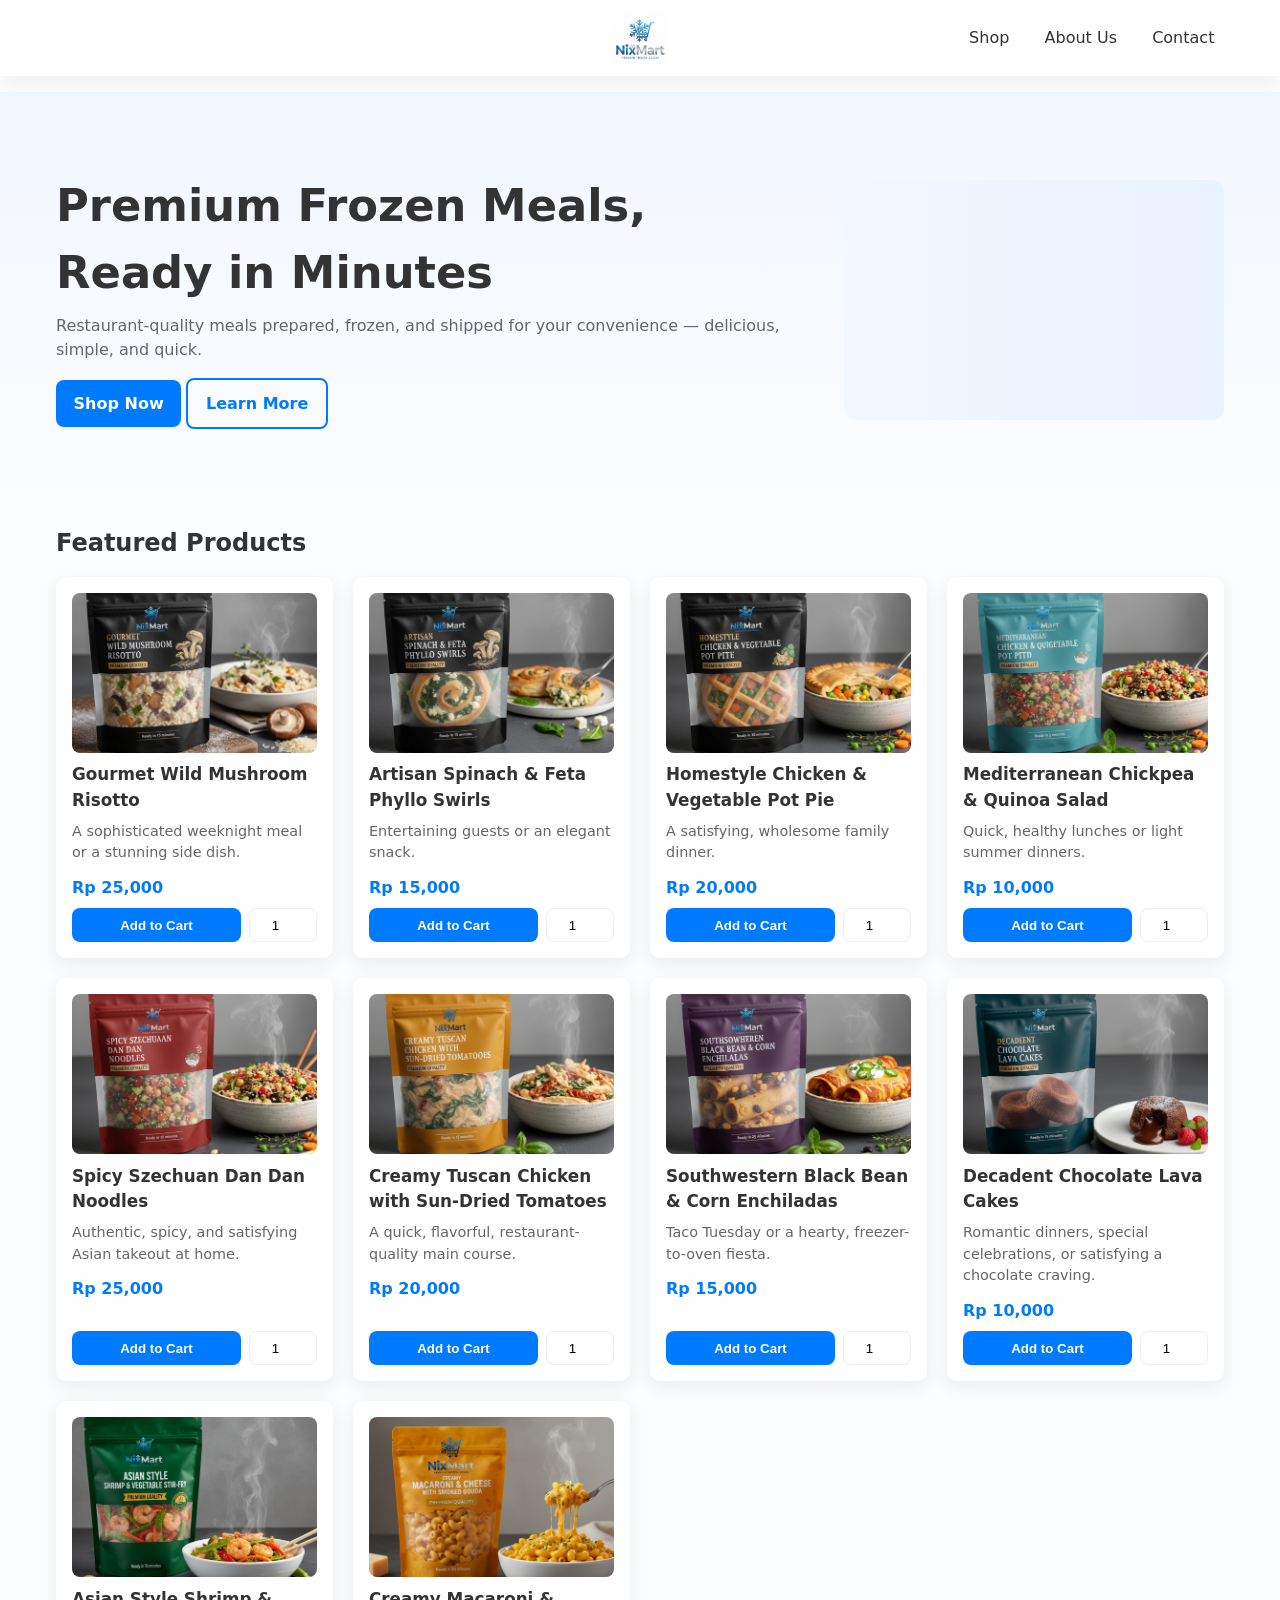
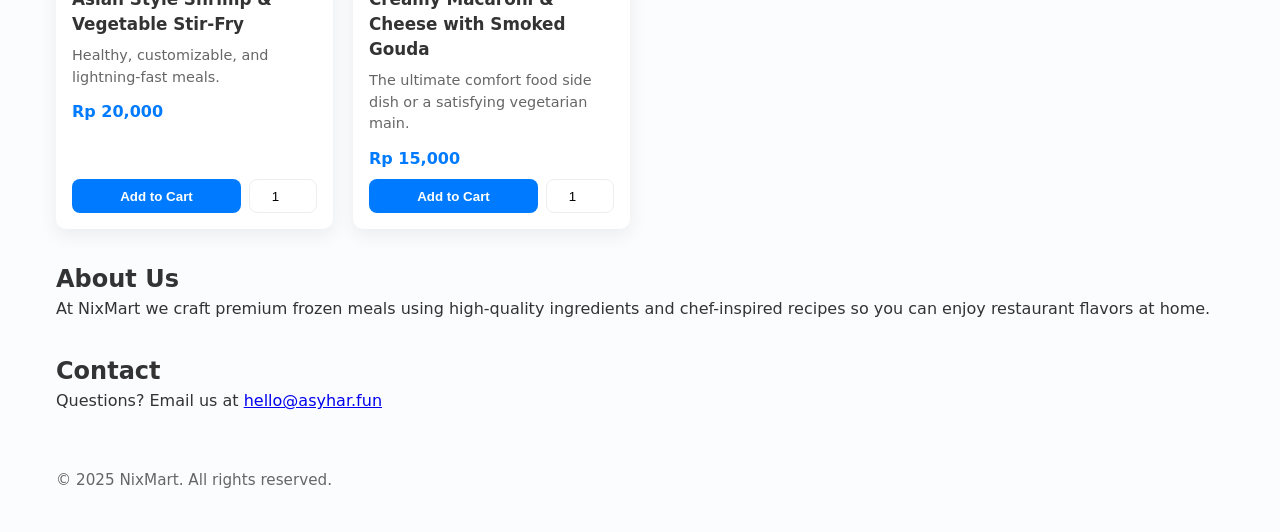
==== index.html @ 7587282e "Initial commit" ====
<!doctype html>
<html lang="en">
<head>
  <meta charset="utf-8" />
  <meta name="viewport" content="width=device-width, initial-scale=1" />
  <title>NixMart — Premium Frozen Meals</title>
  <link rel="stylesheet" href="styles.css" />
</head>
<body>
  <header class="site-header">
    <nav class="nav container">
      <a class="logo" href="#">
        <img src="/Logo - NixMart.png" alt="NixMart logo" />
      </a>
      <ul class="nav-links">
        <li><a href="#shop">Shop</a></li>
        <li><a href="#about">About Us</a></li>
        <li><a href="#contact">Contact</a></li>
      </ul>
      <button class="nav-toggle" aria-label="Toggle navigation">☰</button>
    </nav>
  </header>

  <main>
    <section class="hero">
      <div class="container hero-inner">
        <div class="hero-copy">
          <h1>Premium Frozen Meals, Ready in Minutes</h1>
          <p class="hero-sub">Restaurant-quality meals prepared, frozen, and shipped for your convenience — delicious, simple, and quick.</p>
          <p>
            <a class="btn primary" href="#shop">Shop Now</a>
            <a class="btn outline" href="#about">Learn More</a>
          </p>
        </div>
        <div class="hero-image" aria-hidden="true">
          <!-- Decorative image could go here; keep empty so designers can replace with a product photo -->
        </div>
      </div>
    </section>

    <section class="featured container" id="shop">
      <h2>Featured Products</h2>
      <div id="product-grid" class="product-grid">
        <!-- Products will be inserted here -->
      </div>
    </section>

    <section class="about container" id="about">
      <h2>About Us</h2>
      <p>At NixMart we craft premium frozen meals using high-quality ingredients and chef-inspired recipes so you can enjoy restaurant flavors at home.</p>
    </section>

    <section class="contact container" id="contact">
      <h2>Contact</h2>
      <p>Questions? Email us at <a href="mailto:hello@asyhar.fun">hello@asyhar.fun</a></p>
    </section>
  </main>

  <footer class="site-footer">
    <div class="container">
      <p>&copy; 2025 NixMart. All rights reserved.</p>
    </div>
  </footer>

  <script type="module" src="main.js"></script>
</body>
</html>
---- styles.css ----
/* Clean, food-focused styles for NixMart */
/* Colors: primary cool blue, white, charcoal */
* { box-sizing: border-box; margin: 0; padding: 0; }
:root{
  --max-width: 1200px;
  --primary: #007BFF; /* Cool Blue */
  --white: #ffffff;
  --charcoal: #333333;
  --muted: #666666;
  --bg: #fbfcfe;
  --card-shadow: 0 6px 18px rgba(51,51,51,0.08);
  --card-hover-shadow: 0 12px 30px rgba(51,51,51,0.12);
  --radius: 10px;
}
body{font-family: system-ui, -apple-system, 'Segoe UI', Roboto, 'Helvetica Neue', Arial; color:var(--charcoal); background:var(--bg); line-height:1.5; -webkit-font-smoothing:antialiased}
.container{max-width:var(--max-width); margin:0 auto; padding:1rem}

/* Fixed header with centered logo */
.site-header{
  position:fixed;
  top:0;
  left:0;
  right:0;
  background:var(--white);
  box-shadow: 0 6px 18px rgba(0,0,0,0.06);
  z-index:1000;
}
.nav{display:grid; grid-template-columns:1fr auto 1fr; align-items:center; gap:1rem; padding:0.75rem 1rem}
.logo{grid-column:2; justify-self:center}
.logo img{height:52px; display:block}
.nav-links{grid-column:3; justify-self:end; display:flex; gap:1rem; list-style:none}
.nav-links li a{color:var(--charcoal); text-decoration:none; padding:0.5rem 0.6rem; border-radius:6px}
.nav-links li a:hover{background:rgba(0,123,255,0.08); color:var(--primary)}
.nav-toggle{grid-column:1; justify-self:start; background:none; border:none; font-size:1.25rem; display:none}

/* Ensure body content clears fixed header */
main{padding-top:92px}

/* Hero */
.hero{padding:4rem 0; background:linear-gradient(180deg, rgba(0,123,255,0.04), transparent)}
.hero-inner{display:flex; gap:2rem; align-items:center}
.hero-copy{flex:1}
.hero h1{font-size:clamp(1.6rem, 3.5vw, 2.8rem); color:var(--charcoal); margin-bottom:0.5rem}
.hero-sub{color:var(--muted); margin-bottom:1rem}
.btn{display:inline-block; padding:0.7rem 1.1rem; border-radius:8px; text-decoration:none; font-weight:600}
.btn.primary{background:var(--primary); color:var(--white)}
.btn.outline{border:2px solid var(--primary); color:var(--primary); background:transparent}
.hero-image{width:380px; height:240px; background:linear-gradient(90deg,#f3f7ff,#e9f2ff); border-radius:12px}

/* Featured products grid */
.featured h2{margin-bottom:1rem; color:var(--charcoal)}
.product-grid{display:grid; grid-template-columns:repeat(auto-fill, minmax(220px, 1fr)); gap:1.25rem}

/* Product card */
.product-card{background:var(--white); border-radius:var(--radius); padding:1rem; box-shadow:var(--card-shadow); display:flex; flex-direction:column; transition:transform .18s ease, box-shadow .18s ease}
.product-card:hover{transform:translateY(-6px); box-shadow:var(--card-hover-shadow)}
.product-card img{width:100%; height:160px; object-fit:cover; border-radius:8px}
.product-card .card-body{display:flex; flex-direction:column; gap:0.5rem; margin-top:0.6rem; flex:1}
.product-card h3{font-size:1.05rem; margin:0; color:var(--charcoal)}
.product-card p.price{color:var(--primary); font-weight:700; margin-top:0.25rem}
.product-card .meta{color:var(--muted); font-size:0.9rem}
.product-card .actions{margin-top:auto; display:flex; gap:0.5rem}
.product-card .add-to-cart{flex:1; background:var(--primary); color:var(--white); border:none; padding:0.6rem 0.75rem; border-radius:8px; cursor:pointer; font-weight:600}
.product-card .add-to-cart:hover{filter:brightness(.98)}
.product-card .qty{width:68px; border:1px solid #eee; border-radius:8px; padding:0.45rem; text-align:center}

/* Footer */
.site-footer{padding:1.5rem 0; color:var(--muted); font-size:0.95rem}

/* Responsive adjustments */
@media (max-width:900px){
  .hero-inner{flex-direction:column-reverse}
  .hero-image{width:100%; height:220px}
}

@media (max-width:800px){
  .nav-links{display:none}
  .nav-toggle{display:block}
  .product-card img{height:140px}
  main{padding-top:86px}
}

@media (max-width:480px){
  .product-grid{grid-template-columns:repeat(auto-fill, minmax(160px, 1fr)); gap:0.9rem}
  .product-card img{height:120px}
}
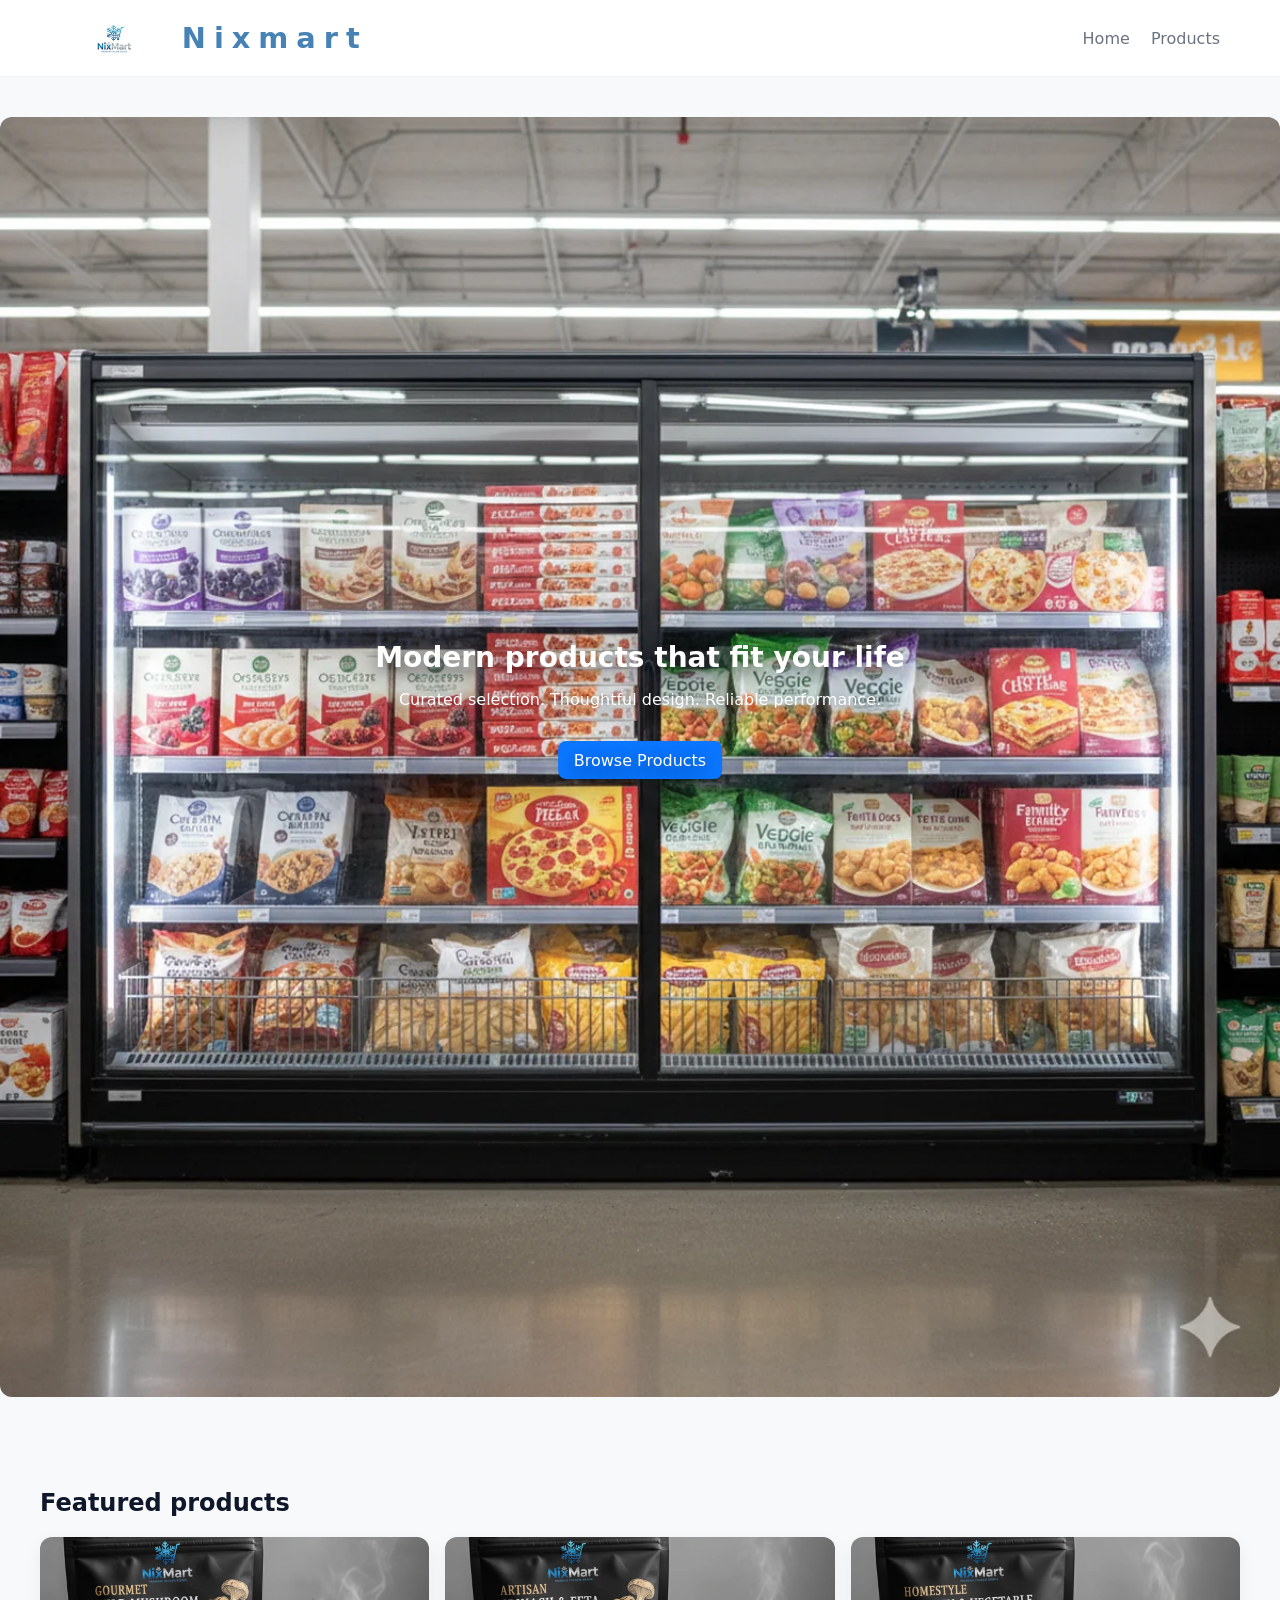
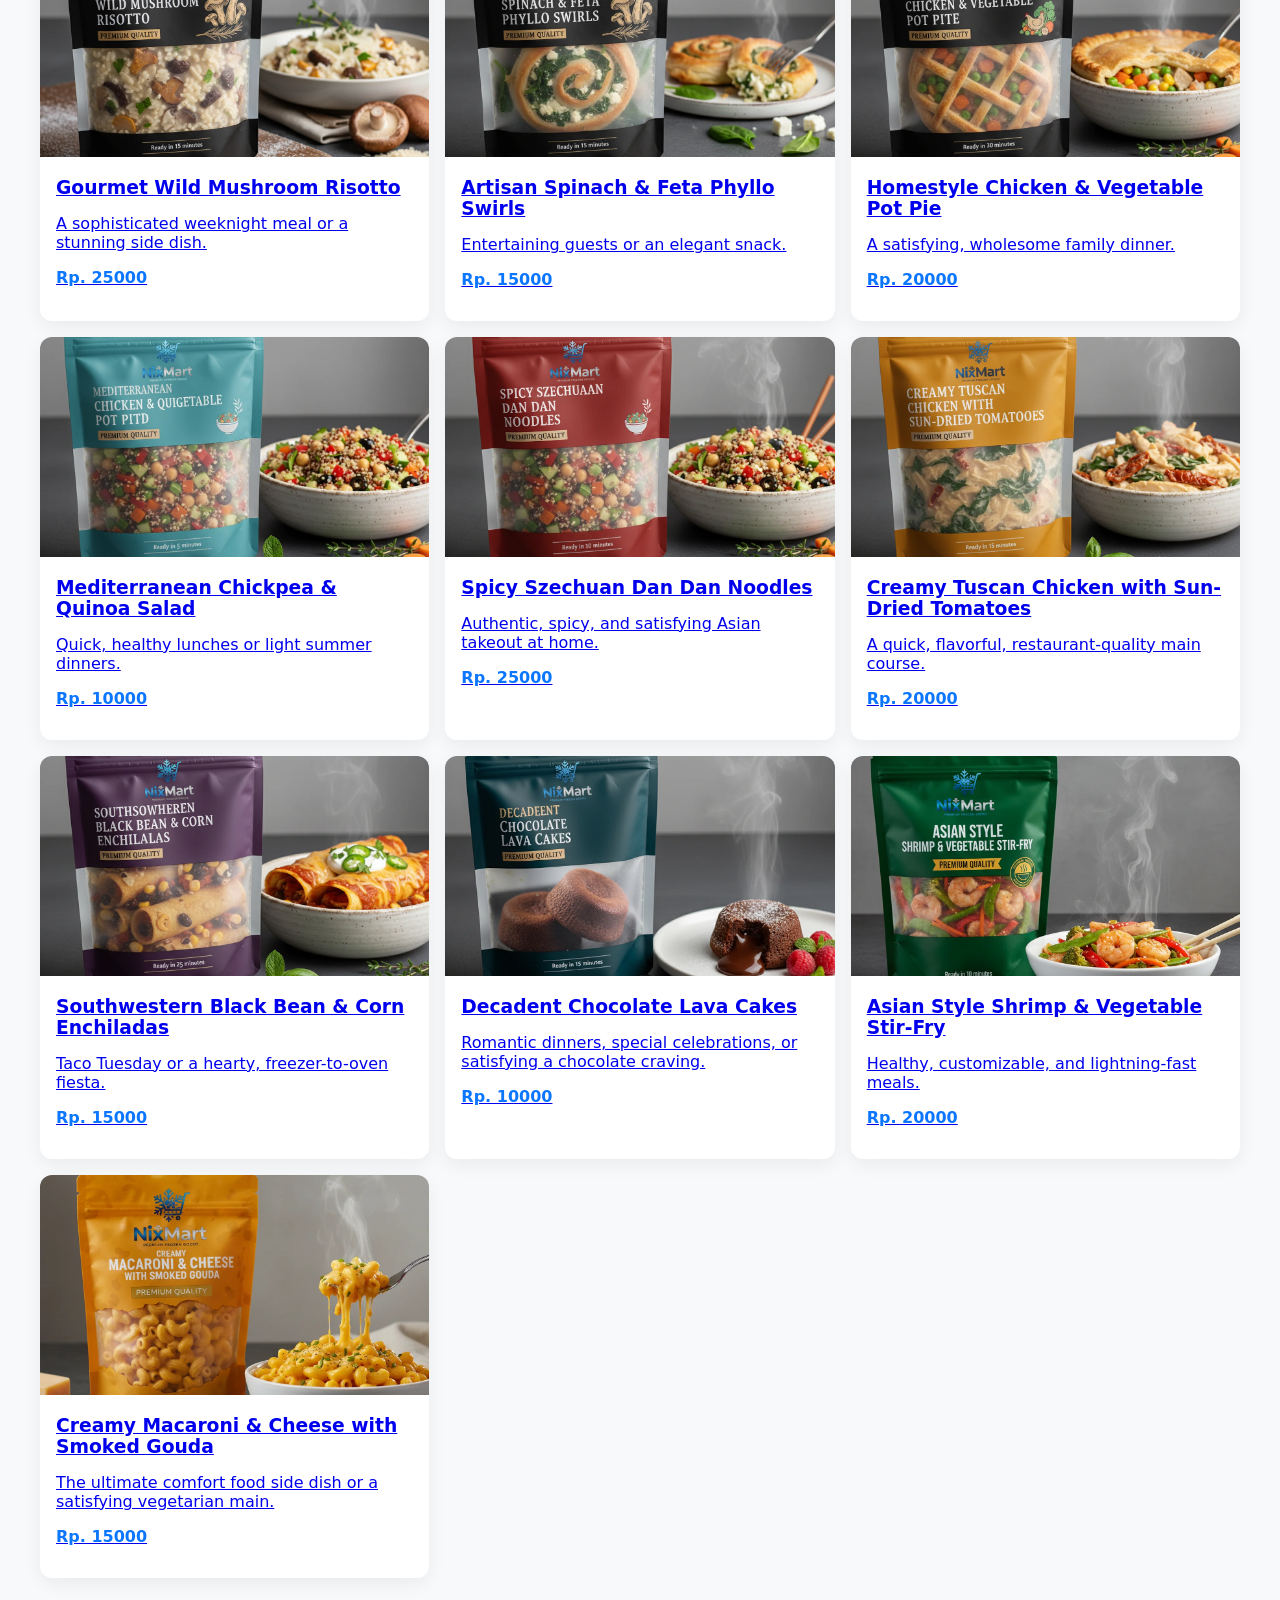
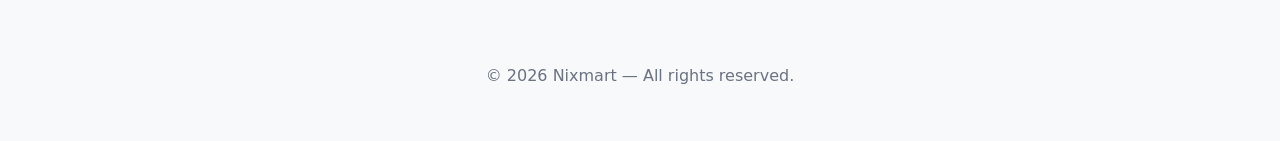
==== commit bf0ab832: "Total changes" ====
--- a/index.html
+++ b/index.html
@@ -1,67 +1,55 @@
-<!doctype html>
-<html lang="en">
-<head>
-  <meta charset="utf-8" />
-  <meta name="viewport" content="width=device-width, initial-scale=1" />
-  <title>NixMart — Premium Frozen Meals</title>
-  <link rel="stylesheet" href="styles.css" />
-</head>
-<body>
-  <header class="site-header">
-    <nav class="nav container">
-      <a class="logo" href="#">
-        <img src="/Logo - NixMart.png" alt="NixMart logo" />
-      </a>
-      <ul class="nav-links">
-        <li><a href="#shop">Shop</a></li>
-        <li><a href="#about">About Us</a></li>
-        <li><a href="#contact">Contact</a></li>
-      </ul>
-      <button class="nav-toggle" aria-label="Toggle navigation">☰</button>
-    </nav>
-  </header>
-
-  <main>
-    <section class="hero">
-      <div class="container hero-inner">
-        <div class="hero-copy">
-          <h1>Premium Frozen Meals, Ready in Minutes</h1>
-          <p class="hero-sub">Restaurant-quality meals prepared, frozen, and shipped for your convenience — delicious, simple, and quick.</p>
-          <p>
-            <a class="btn primary" href="#shop">Shop Now</a>
-            <a class="btn outline" href="#about">Learn More</a>
-          </p>
-        </div>
-        <div class="hero-image" aria-hidden="true">
-          <!-- Decorative image could go here; keep empty so designers can replace with a product photo -->
-        </div>
-      </div>
-    </section>
-
-    <section class="featured container" id="shop">
-      <h2>Featured Products</h2>
-      <div id="product-grid" class="product-grid">
-        <!-- Products will be inserted here -->
-      </div>
-    </section>
-
-    <section class="about container" id="about">
-      <h2>About Us</h2>
-      <p>At NixMart we craft premium frozen meals using high-quality ingredients and chef-inspired recipes so you can enjoy restaurant flavors at home.</p>
-    </section>
-
-    <section class="contact container" id="contact">
-      <h2>Contact</h2>
-      <p>Questions? Email us at <a href="mailto:hello@asyhar.fun">hello@asyhar.fun</a></p>
-    </section>
-  </main>
-
-  <footer class="site-footer">
-    <div class="container">
-      <p>&copy; 2025 NixMart. All rights reserved.</p>
-    </div>
-  </footer>
-
-  <script type="module" src="main.js"></script>
-</body>
-</html>
+<!doctype html>
+<html lang="en">
+<head>
+  <meta charset="utf-8" />
+  <meta name="viewport" content="width=device-width,initial-scale=1" />
+  <title>Nixmart — Modern Product Showcase</title>
+  <link rel="stylesheet" href="assets/css/styles.css">
+</head>
+<body class="fade-page">
+  <header class="site-header">
+    <div class="container header-inner">
+      <a class="logo" href="index.html">
+        <img src="assets/img/logo/logo-180x60.png" alt="Nixmart logo" class="logo-img">
+        <span class="logo-text">Nixmart</span>
+      </a>
+      <nav class="nav">
+        <a href="index.html">Home</a>
+        <a href="products.html">Products</a>
+      </nav>
+    </div>
+  </header>
+
+  <main>
+    <section class="hero">
+      <picture>
+        <source srcset="assets/img/hero/Hero_NixMart_large.webp" type="image/webp">
+        <source srcset="assets/img/hero/Hero_NixMart_large.png" media="(min-width: 900px)">
+        <img src="assets/img/hero/Hero_NixMart_medium.webp" alt="Nixmart modern products" loading="lazy">
+      </picture>
+      <div class="hero-content container">
+        <h1>Modern products that fit your life</h1>
+        <p>Curated selection. Thoughtful design. Reliable performance.</p>
+        <a class="btn" href="products.html">Browse Products</a>
+      </div>
+    </section>
+
+    <section class="featured container">
+      <h2>Featured products</h2>
+      <div id="product-grid" class="grid"></div>
+
+      </div>
+    </section>
+  </main>
+
+  <footer class="site-footer">
+    <div class="container">
+      <p>© <span id="year"></span> Nixmart — All rights reserved.</p>
+    </div>
+  </footer>
+
+  <script src="assets/js/main.js"></script>
+  <script src="assets/js/productData.js"></script>
+  <script src="assets/js/renderProducts.js"></script>
+</body>
+</html>
--- a/assets/css/styles.css
+++ b/assets/css/styles.css
@@ -0,0 +1,215 @@
+/* Minimal modern styles (mobile-first) */
+:root {
+  --max-width: 1200px;
+  --accent: #0b76ff;
+  --bg: #f7f9fb;
+  --card: #ffffff;
+  --muted: #6b7280;
+}
+* {
+  box-sizing: border-box;
+}
+html,
+body {
+  height: 100%;
+}
+body {
+  font-family: Inter, ui-sans-serif, system-ui, -apple-system, "Segoe UI",
+    Roboto, "Helvetica Neue", Arial;
+  margin: 0;
+  background: var(--bg);
+  color: #0f172a;
+}
+.container {
+  max-width: var(--max-width);
+  margin: 0 auto;
+  padding: 1.25rem;
+}
+.header-inner {
+  display: flex;
+  align-items: center;
+  justify-content: space-between;
+}
+.logo {
+  font-weight: 700;
+  letter-spacing: 0.2px;
+  text-decoration: none;
+  color: inherit;
+}
+/* Logo image inside header */
+.logo-img {
+  height: 36px;
+  display: inline-block;
+  vertical-align: middle;
+  margin-right: 0.5rem;
+}
+.logo-text {
+  vertical-align: middle;
+  font-weight: 800;
+  /* Make logo text slightly larger than nav links for better balance */
+  font-size: 1.8rem;
+  letter-spacing: 8px;
+  color: steelblue;
+}
+.nav a {
+  margin-left: 1rem;
+  text-decoration: none;
+  color: var(--muted);
+}
+.site-header {
+  background: white;
+  border-bottom: 1px solid rgba(15, 23, 42, 0.04);
+}
+.hero {
+  position: relative;
+  text-align: center;
+  padding: 2.5rem 0;
+}
+.hero img {
+  width: 100%;
+  height: auto;
+  display: block;
+  border-radius: 12px;
+}
+.hero-content {
+  position: absolute;
+  left: 50%;
+  transform: translateX(-50%);
+  top: 30%;
+  color: white;
+  text-shadow: 0 6px 18px rgba(2, 6, 23, 0.6);
+}
+.hero h1 {
+  font-size: 1.75rem;
+  margin: 0;
+}
+.btn {
+  display: inline-block;
+  margin-top: 1rem;
+  background: var(--accent);
+  color: white;
+  padding: 0.6rem 1rem;
+  border-radius: 8px;
+  text-decoration: none;
+}
+.featured {
+  padding: 2rem 0;
+}
+.grid {
+  display: grid;
+  gap: 1rem;
+  grid-template-columns: repeat(1, 1fr);
+}
+.card {
+  background: var(--card);
+  border-radius: 12px;
+  overflow: hidden;
+  box-shadow: 0 6px 18px rgba(2, 6, 23, 0.06);
+}
+.card img {
+  width: 100%;
+  height: 220px;
+  object-fit: cover;
+}
+.card-body {
+  padding: 1rem;
+}
+.card h3 {
+  margin: 0 0 0.5rem 0;
+}
+.price {
+  color: var(--accent);
+  font-weight: 600;
+}
+.site-footer {
+  padding: 1.25rem 0;
+  text-align: center;
+  color: var(--muted);
+}
+.product-detail {
+  display: grid;
+  gap: 1.5rem;
+  grid-template-columns: 1fr;
+}
+.gallery img {
+  width: 100%;
+  border-radius: 12px;
+}
+.details {
+  padding: 0;
+}
+.price-large {
+  font-size: 1.5rem;
+  color: var(--accent);
+}
+
+/* Larger screens */
+@media (min-width: 700px) {
+  .grid {
+    grid-template-columns: repeat(2, 1fr);
+  }
+  .product-detail {
+    grid-template-columns: 1fr 380px;
+  }
+}
+@media (min-width: 1000px) {
+  .grid {
+    grid-template-columns: repeat(3, 1fr);
+  }
+  .hero-content {
+    top: 40%;
+  }
+}
+
+/* Search + Filter */
+.product-controls {
+  display: flex;
+  gap: 1rem;
+  margin: 1rem 0;
+}
+.product-controls input,
+.product-controls select {
+  padding: 0.6rem;
+  border-radius: 8px;
+  border: 1px solid #ddd;
+  width: 100%;
+  max-width: 220px;
+}
+
+/* Fade animation */
+.fade-in {
+  animation: fade 0.4s ease-out;
+}
+@keyframes fade {
+  from {
+    opacity: 0;
+    transform: translateY(4px);
+  }
+  to {
+    opacity: 1;
+    transform: translateY(0);
+  }
+}
+
+/* Lightbox */
+.lightbox-overlay {
+  position: fixed;
+  inset: 0;
+  background: rgba(0, 0, 0, 0.85);
+  display: flex;
+  align-items: center;
+  justify-content: center;
+  z-index: 9999;
+}
+.lightbox img {
+  max-width: 90%;
+  max-height: 90%;
+  border-radius: 12px;
+}
+.fade-page {
+  opacity: 0;
+  transition: opacity 0.3s ease;
+}
+.fade-page.loaded {
+  opacity: 1;
+}
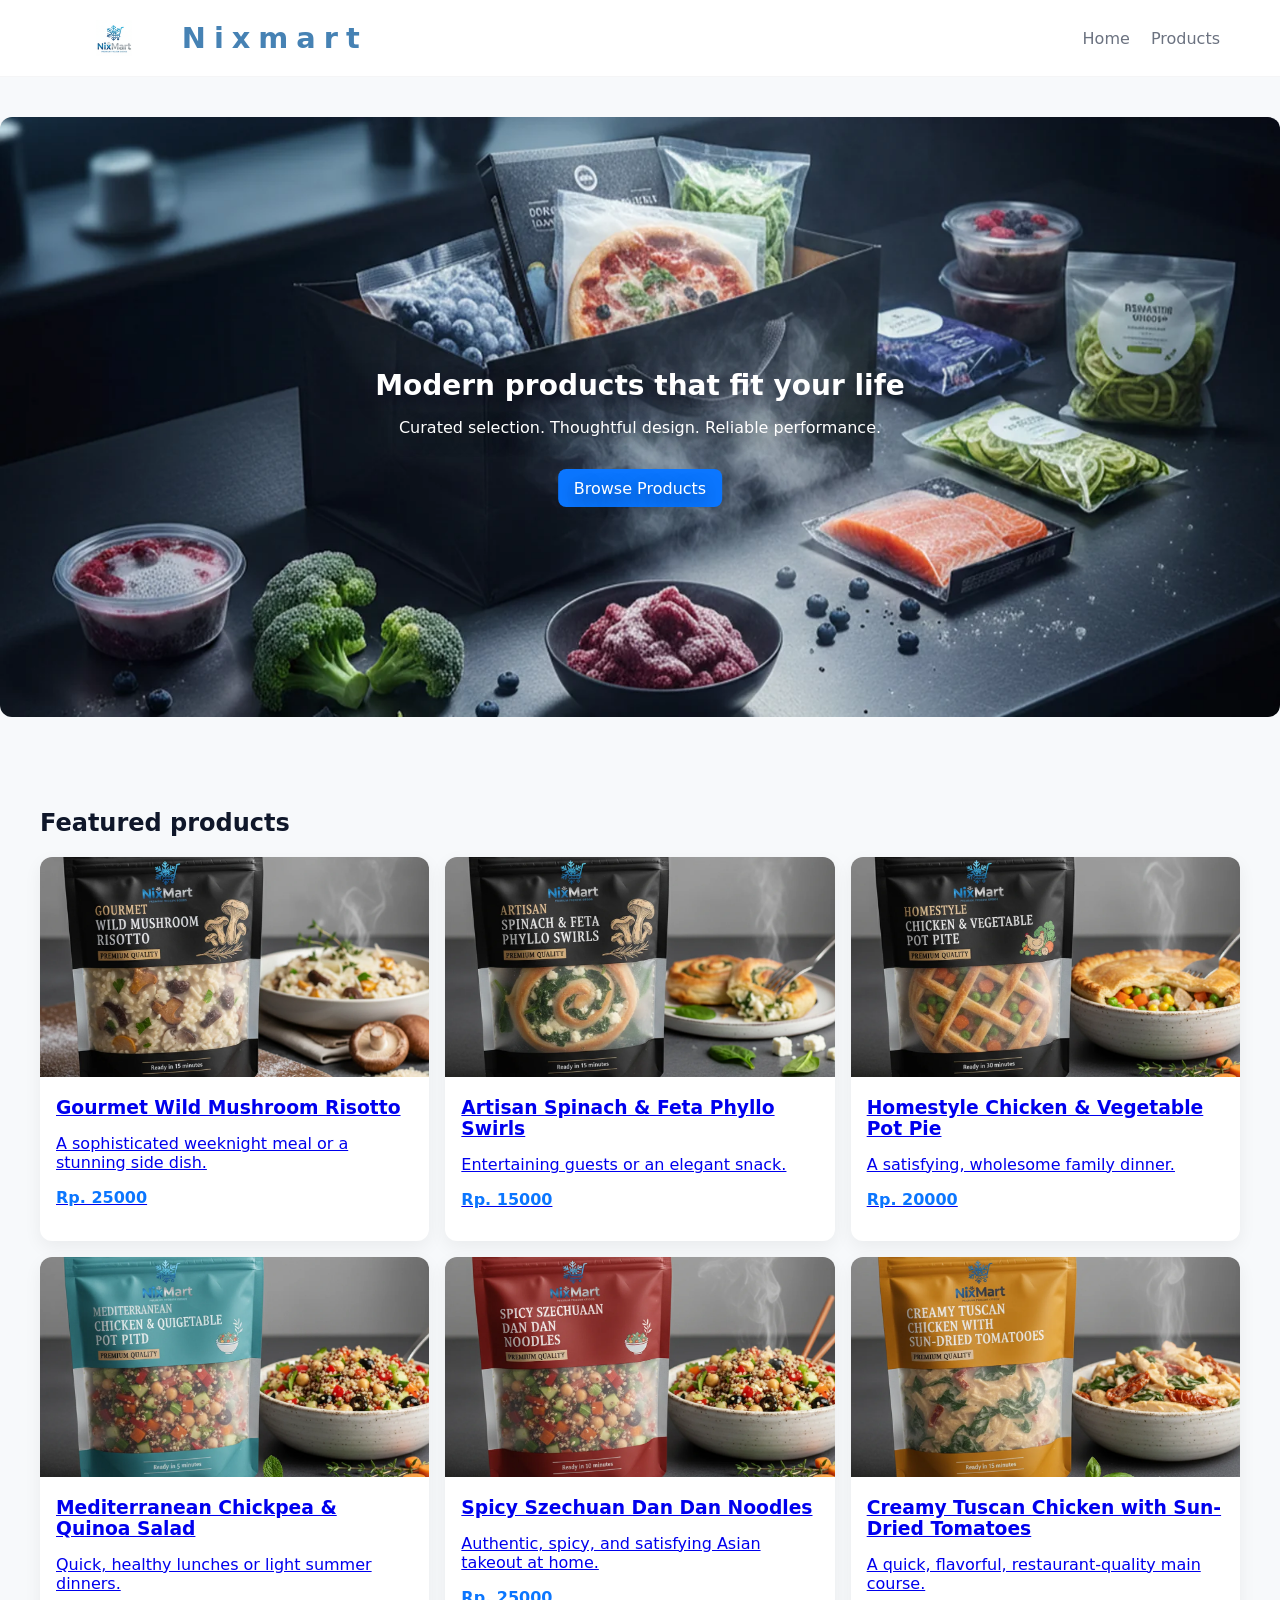
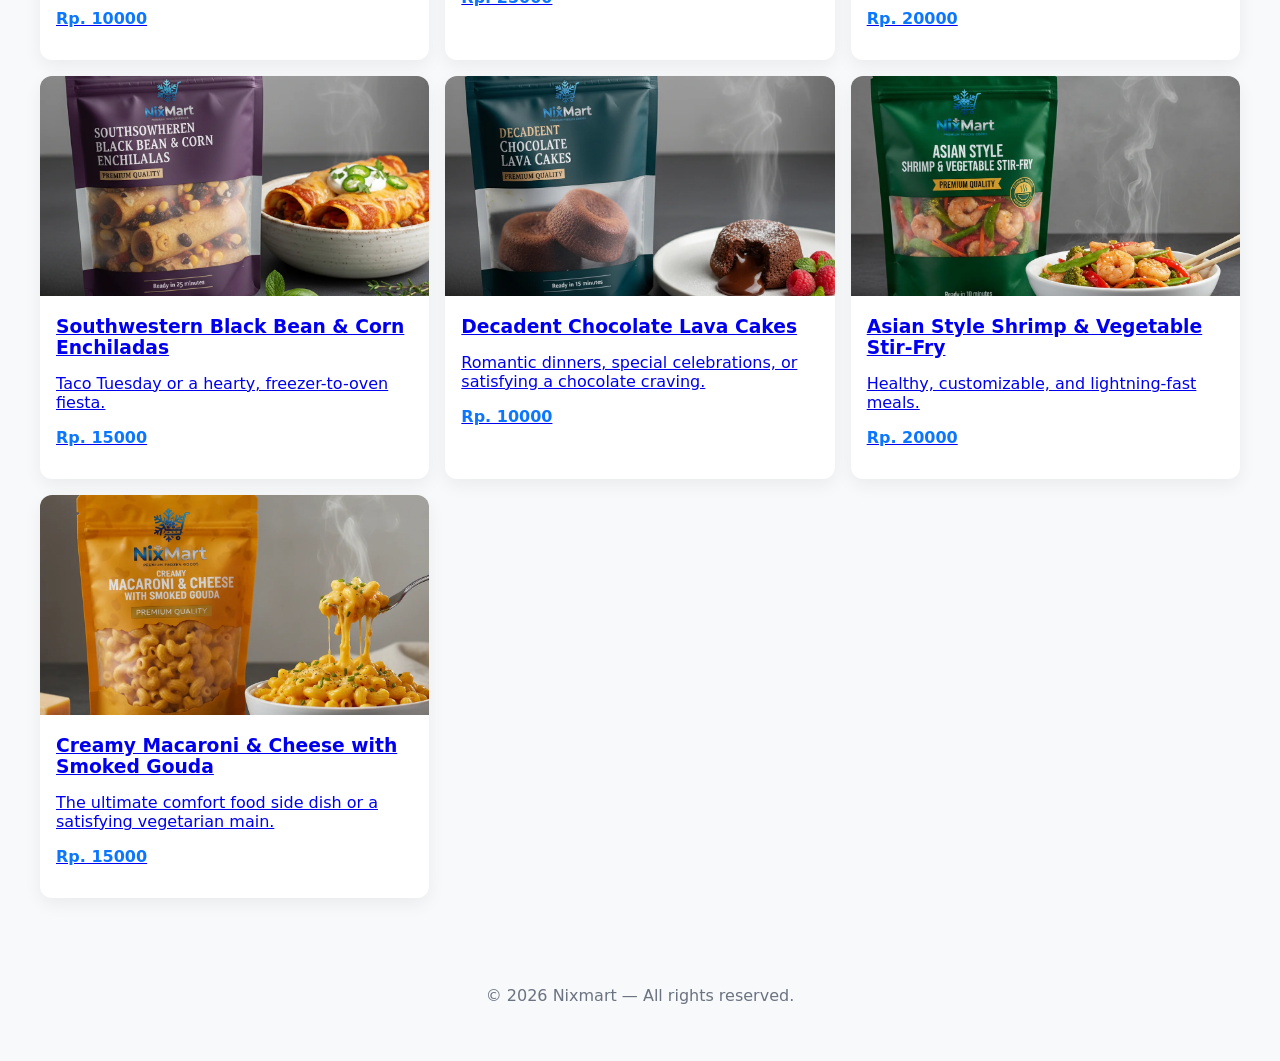
==== commit 8e3e3aaf: "Update favicon" ====
--- a/index.html
+++ b/index.html
@@ -4,6 +4,9 @@
   <meta charset="utf-8" />
   <meta name="viewport" content="width=device-width,initial-scale=1" />
   <title>Nixmart — Modern Product Showcase</title>
+  <link rel="icon" href="assets/img/logo/favicon.ico">
+  <link rel="icon" type="image/png" sizes="32x32" href="assets/img/logo/logo-32x32.png">
+  <link rel="icon" type="image/png" sizes="180x60" href="assets/img/logo/logo-180x60.png">
   <link rel="stylesheet" href="assets/css/styles.css">
 </head>
 <body class="fade-page">
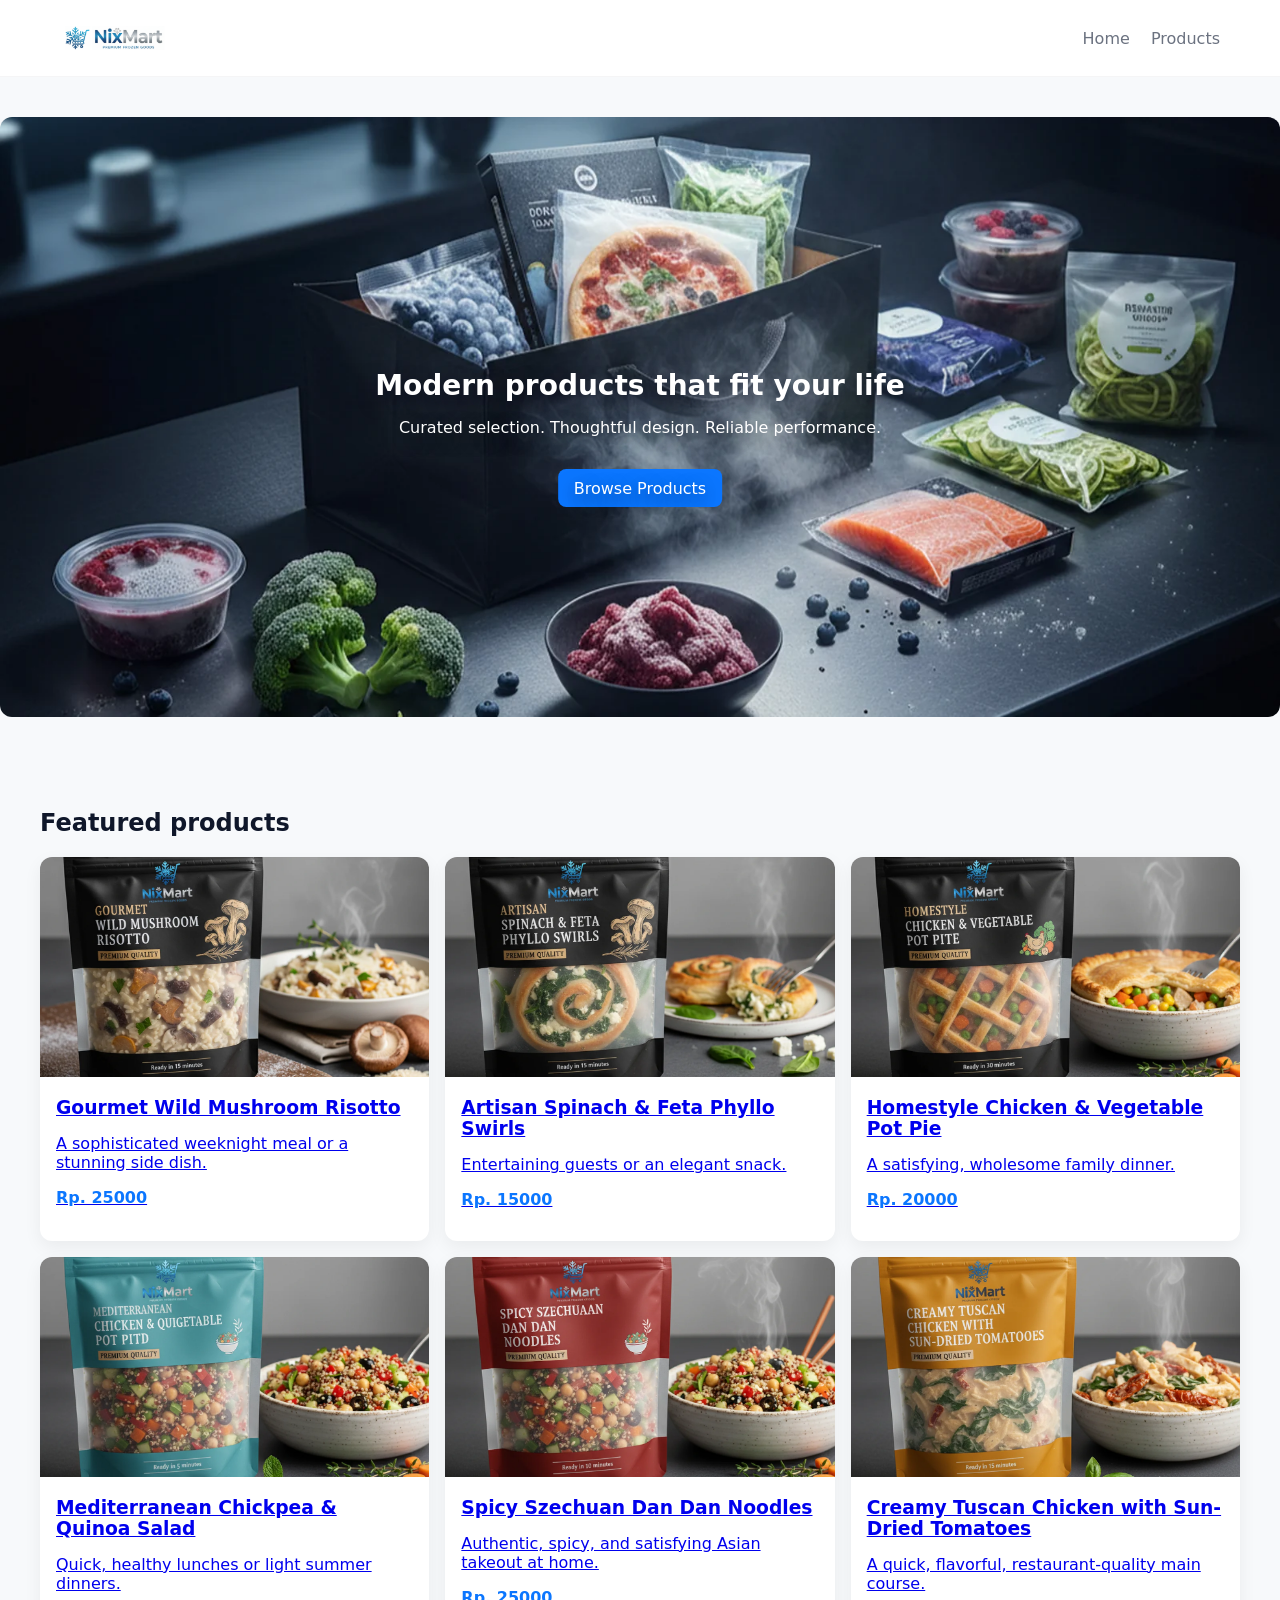
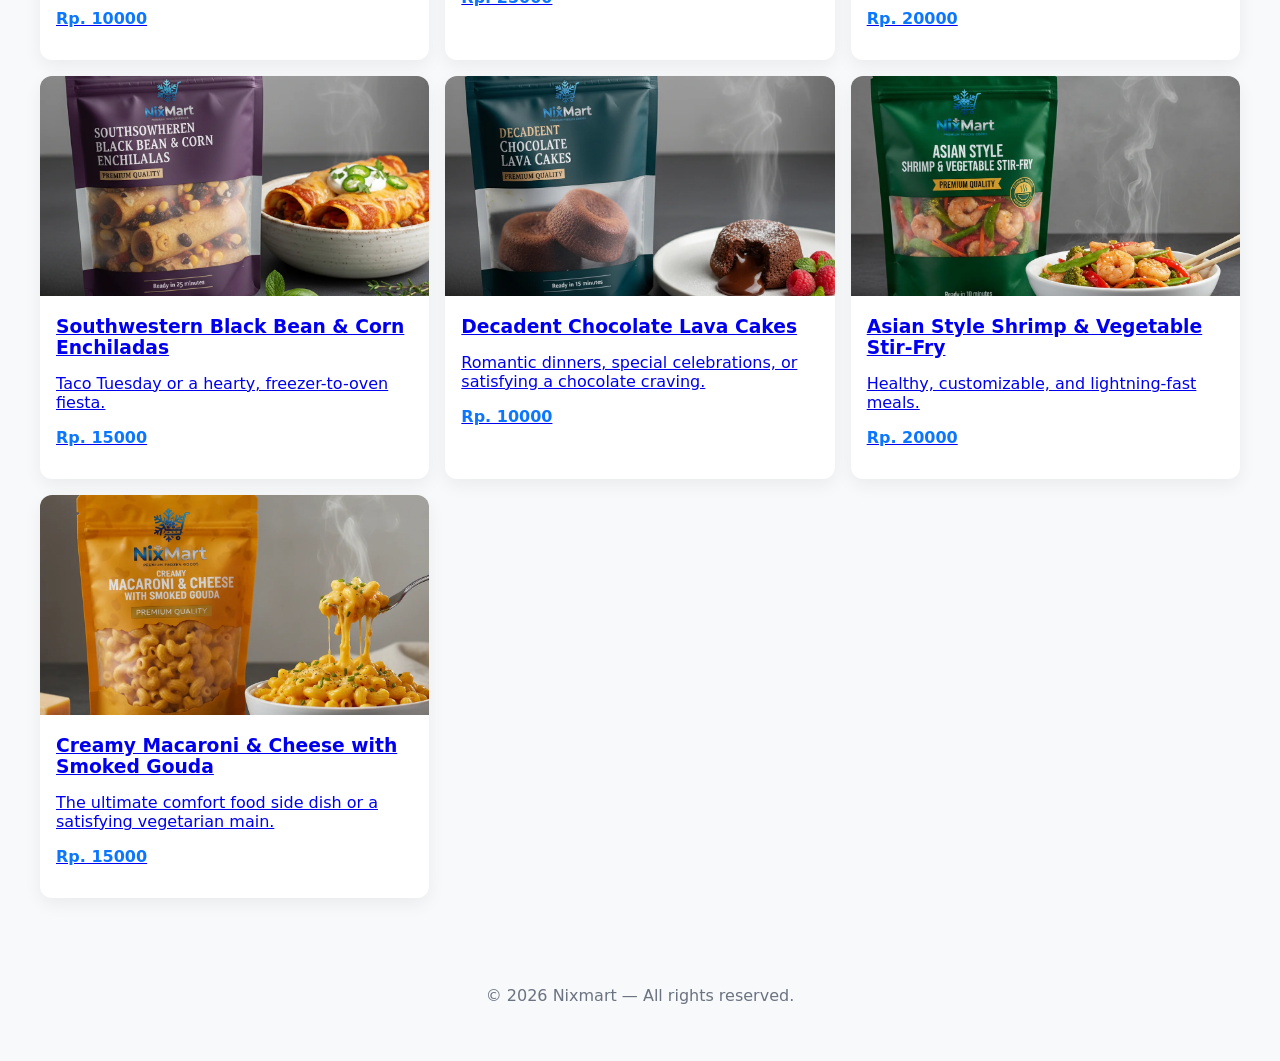
==== commit 3fdf8c3c: "Update Logo" ====
--- a/index.html
+++ b/index.html
@@ -12,9 +12,8 @@
 <body class="fade-page">
   <header class="site-header">
     <div class="container header-inner">
-      <a class="logo" href="index.html">
+        <a class="logo" href="index.html">
         <img src="assets/img/logo/logo-180x60.png" alt="Nixmart logo" class="logo-img">
-        <span class="logo-text">Nixmart</span>
       </a>
       <nav class="nav">
         <a href="index.html">Home</a>
--- a/assets/css/styles.css
+++ b/assets/css/styles.css
@@ -44,12 +44,7 @@
   margin-right: 0.5rem;
 }
 .logo-text {
-  vertical-align: middle;
-  font-weight: 800;
-  /* Make logo text slightly larger than nav links for better balance */
-  font-size: 1.8rem;
-  letter-spacing: 8px;
-  color: steelblue;
+  display: none;
 }
 .nav a {
   margin-left: 1rem;
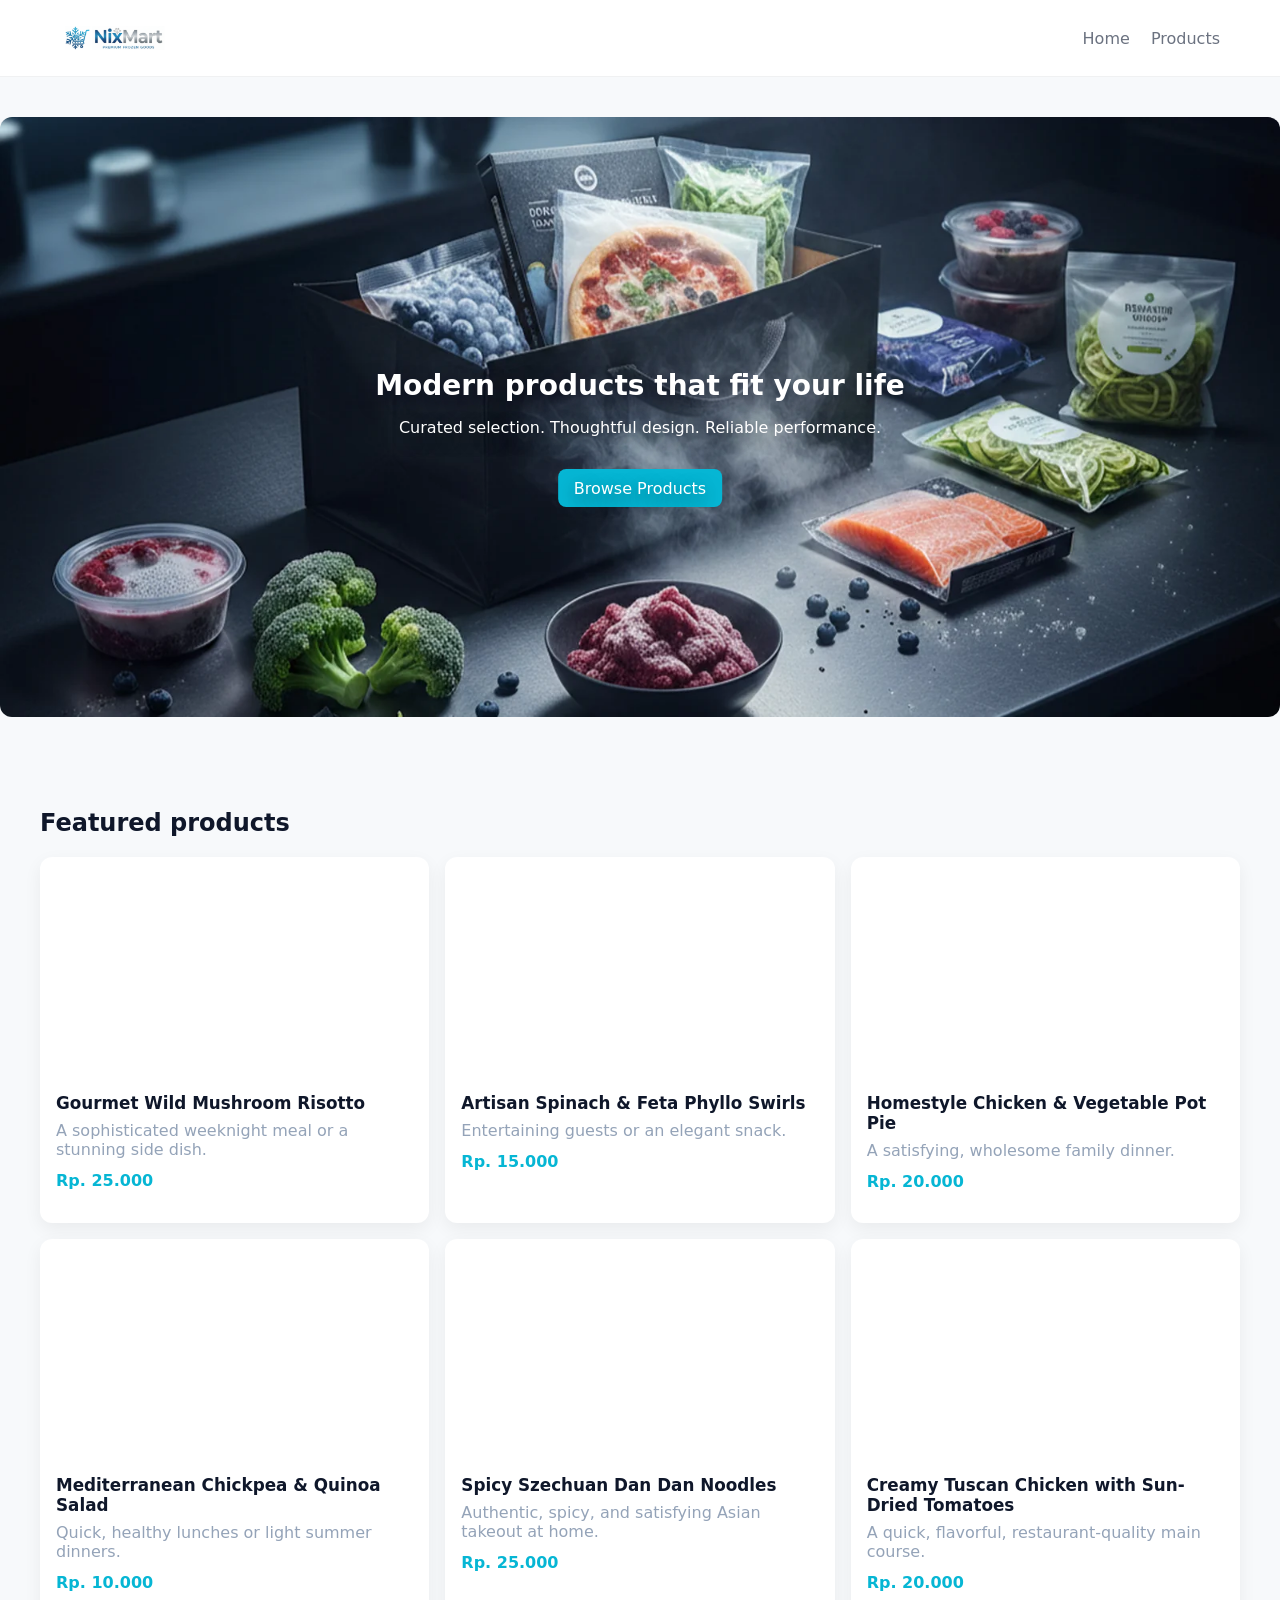
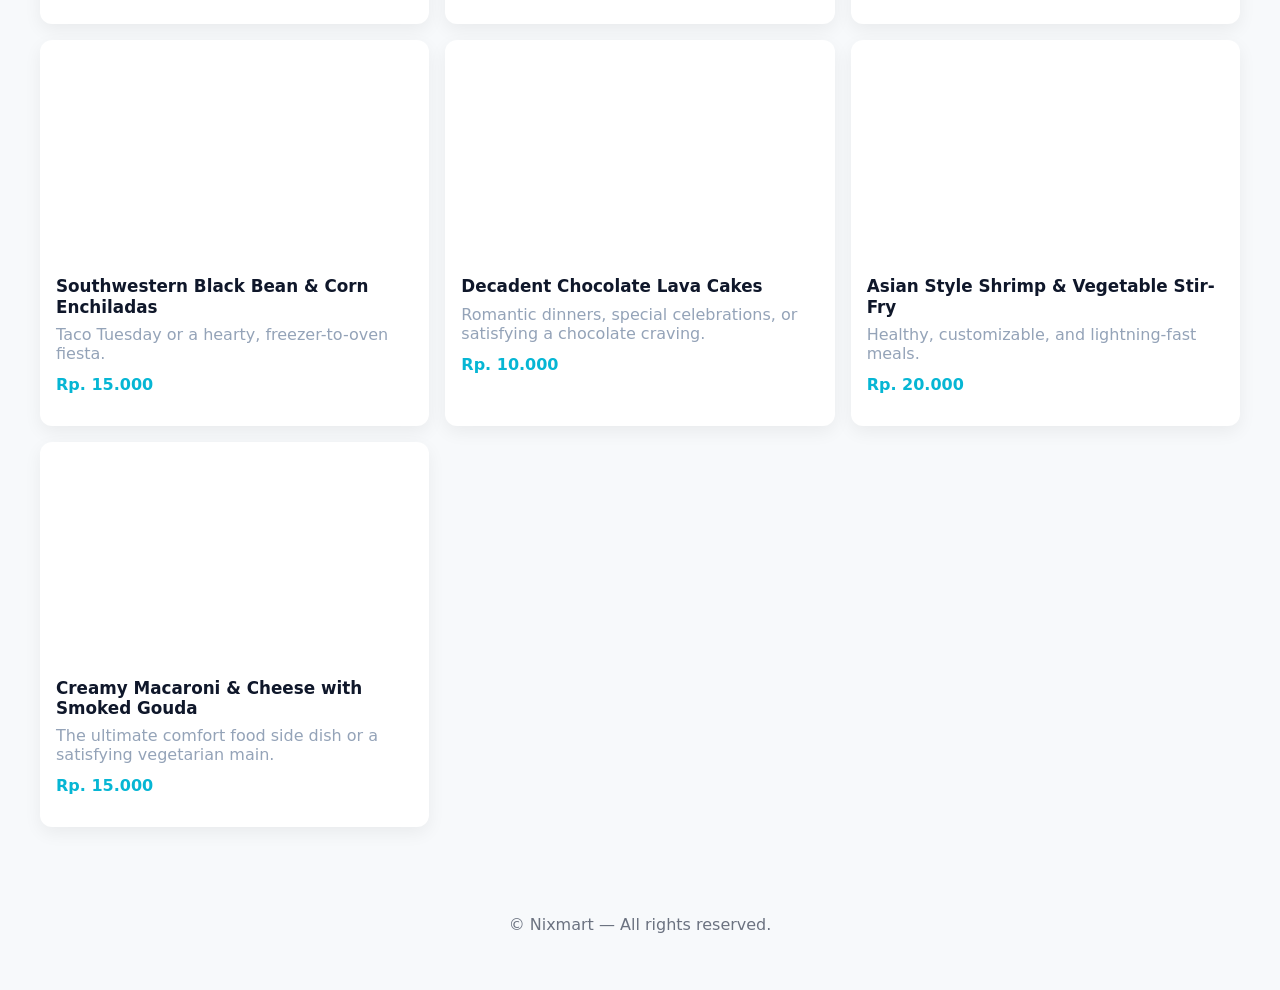
==== commit 1ac9e14e: "Auto aligned header and footer across all pages" ====
--- a/index.html
+++ b/index.html
@@ -10,17 +10,7 @@
   <link rel="stylesheet" href="assets/css/styles.css">
 </head>
 <body class="fade-page">
-  <header class="site-header">
-    <div class="container header-inner">
-        <a class="logo" href="index.html">
-        <img src="assets/img/logo/logo-180x60.png" alt="Nixmart logo" class="logo-img">
-      </a>
-      <nav class="nav">
-        <a href="index.html">Home</a>
-        <a href="products.html">Products</a>
-      </nav>
-    </div>
-  </header>
+  <div data-include="includes/header.html"></div>
 
   <main>
     <section class="hero">
@@ -44,12 +34,9 @@
     </section>
   </main>
 
-  <footer class="site-footer">
-    <div class="container">
-      <p>© <span id="year"></span> Nixmart — All rights reserved.</p>
-    </div>
-  </footer>
+  <div data-include="includes/footer.html"></div>
 
+  <script src="assets/js/includeComponents.js"></script>
   <script src="assets/js/main.js"></script>
   <script src="assets/js/productData.js"></script>
   <script src="assets/js/renderProducts.js"></script>
--- a/assets/css/styles.css
+++ b/assets/css/styles.css
@@ -1,10 +1,14 @@
 /* Minimal modern styles (mobile-first) */
 :root {
   --max-width: 1200px;
-  --accent: #0b76ff;
+  --accent: #06b6d4; /* modern teal/cyan */
   --bg: #f7f9fb;
+  --surface: #ffffff;
   --card: #ffffff;
+  --text: #0f172a;
   --muted: #6b7280;
+  --muted-2: #94a3b8;
+  --glass: rgba(255,255,255,0.6);
 }
 * {
   box-sizing: border-box;
@@ -18,7 +22,7 @@
     Roboto, "Helvetica Neue", Arial;
   margin: 0;
   background: var(--bg);
-  color: #0f172a;
+  color: var(--text);
 }
 .container {
   max-width: var(--max-width);
@@ -52,8 +56,8 @@
   color: var(--muted);
 }
 .site-header {
-  background: white;
-  border-bottom: 1px solid rgba(15, 23, 42, 0.04);
+  background: var(--surface);
+  border-bottom: 1px solid rgba(15, 23, 42, 0.06);
 }
 .hero {
   position: relative;
@@ -100,21 +104,145 @@
   border-radius: 12px;
   overflow: hidden;
   box-shadow: 0 6px 18px rgba(2, 6, 23, 0.06);
+  transition: transform 0.18s ease, box-shadow 0.18s ease;
+}
+.card:hover {
+  transform: translateY(-6px);
+  box-shadow: 0 18px 36px rgba(2,6,23,0.12);
 }
 .card img {
   width: 100%;
   height: 220px;
   object-fit: cover;
+  display: block;
+}
+
+/* Make the image link occupy the full width and be block-level */
+.card-image-link {
+  display: block;
+}
+
+/* Product name link */
+.product-link {
+  color: inherit;
+  text-decoration: none;
+  font-weight: 700;
+}
+.product-link:hover {
+  color: var(--accent);
+  text-decoration: underline;
 }
 .card-body {
   padding: 1rem;
 }
 .card h3 {
   margin: 0 0 0.5rem 0;
+  font-size: 1.05rem;
+  line-height: 1.2;
 }
 .price {
   color: var(--accent);
-  font-weight: 600;
+  font-weight: 700;
+  margin-top: 0.75rem;
+}
+
+/* Muted excerpt */
+.excerpt {
+  color: var(--muted-2);
+  margin: 0.25rem 0 0 0;
+}
+
+/* Responsive adjustments for image height */
+@media (min-width: 700px) {
+  .card img { height: 260px; }
+}
+@media (min-width: 1000px) {
+  .card img { height: 220px; }
+}
+
+/* Mobile: compact, horizontal card layout for better scannability and tap targets */
+@media (max-width: 699px) {
+  .grid {
+    grid-template-columns: 1fr;
+    gap: 0.75rem;
+  }
+
+  .card {
+    display: flex;
+    flex-direction: row;
+    gap: 0.75rem;
+    align-items: flex-start;
+    padding: 0.5rem;
+    border-radius: 10px;
+  }
+
+  .card-image-link img {
+    width: 40%;
+    height: auto;
+    border-radius: 8px;
+    display: block;
+  }
+
+  .card-body {
+    padding: 0.25rem 0 0.25rem 0;
+    flex: 1 1 auto;
+    min-width: 0; /* allow text truncation */
+  }
+
+  .card h3 {
+    font-size: 1rem;
+    margin: 0 0 0.4rem 0;
+  }
+
+  .product-link {
+    display: inline-block;
+    padding: 6px 4px; /* increase tap area */
+  }
+
+  .excerpt {
+    font-size: 0. ninerem;
+    margin: 0 0 0.4rem 0;
+  }
+
+  .price {
+    margin-top: 0.4rem;
+    font-size: 0.95rem;
+  }
+}
+
+/* Very small screens: stack image above content for readability */
+@media (max-width: 420px) {
+  .card {
+    flex-direction: column;
+    padding: 0;
+  }
+  .card-image-link img {
+    width: 100%;
+    height: 200px;
+    border-radius: 10px 10px 0 0;
+  }
+  .card-body {
+    padding: 0.75rem;
+  }
+  .excerpt { font-size: 0.92rem; }
+}
+
+/* Dark mode support */
+@media (prefers-color-scheme: dark) {
+  :root {
+    --bg: #0b1220;
+    --surface: #07101a;
+    --card: #07101a;
+    --text: #e6eef6;
+    --muted: #9fb0c8;
+    --muted-2: #7f95ab;
+    --glass: rgba(255,255,255,0.04);
+    --accent: #7dd3fc;
+  }
+  body { background: var(--bg); color: var(--text); }
+  .site-header { background: var(--surface); border-bottom-color: rgba(255,255,255,0.03); }
+  .card { background: var(--card); box-shadow: 0 6px 30px rgba(2,6,23,0.6); }
+  .nav a { color: var(--muted); }
 }
 .site-footer {
   padding: 1.25rem 0;
